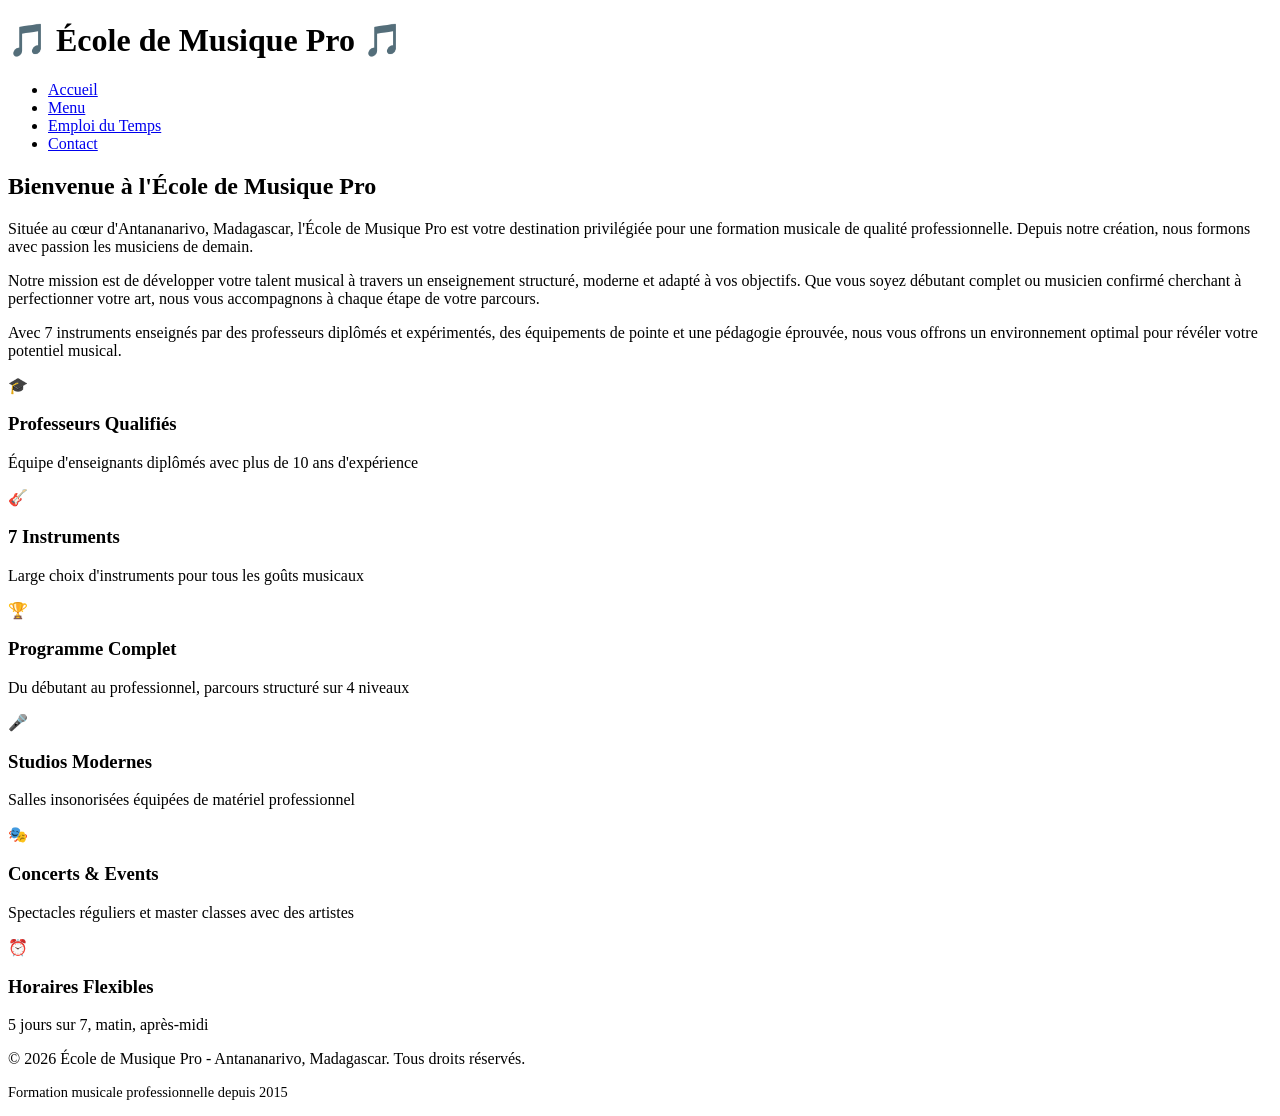
==== index.html @ c0dcdd30 "Rename projet/Index.html to index.html" ====
<!DOCTYPE html>
<html lang="fr">
  <head>
    <meta charset="UTF-8">
    <meta name="viewport" content="width=device-width, initial-scale=1.0">
    <title>École de Musique Pro - Formation Musicale Professionnelle</title>
    <link rel="stylesheet" href="Style.css">
</head>
    <body>
    <header>
        <h1>🎵 École de Musique Pro 🎵</h1>
    </header>

    <nav>
        <ul>
            <li><a href="/Index.html">Accueil</a></li>
            <li><a href="/Menu/Menu.html">Menu</a></li>
            <li><a href="/emploi-du-temps/emploi-du-temps.html">Emploi du Temps</a></li>
            <li><a href="/Contact/Contact.html">Contact</a></li>
        </ul>
    </nav>

    <div class="container">
 
        <section id="accueil">
            <h2>Bienvenue à l'École de Musique Pro</h2>
            <div class="intro-text">
                <p>
                    Située au cœur d'<span class="highlight">Antananarivo, Madagascar</span>, l'École de Musique Pro est votre destination privilégiée pour une formation musicale de qualité professionnelle. Depuis notre création, nous formons avec passion les musiciens de demain.
                </p>
                <p>
                    Notre mission est de <span class="highlight">développer votre talent musical</span> à travers un enseignement structuré, moderne et adapté à vos objectifs. Que vous soyez débutant complet ou musicien confirmé cherchant à perfectionner votre art, nous vous accompagnons à chaque étape de votre parcours.
                </p>
                <p>
                    Avec <span class="highlight">7 instruments enseignés</span> par des professeurs diplômés et expérimentés, des équipements de pointe et une pédagogie éprouvée, nous vous offrons un environnement optimal pour révéler votre potentiel musical.
                </p>
            </div>

            <div class="features-grid">
                <div class="feature-card">
                    <div class="feature-icon">🎓</div>
                    <h3>Professeurs Qualifiés</h3>
                    <p>Équipe d'enseignants diplômés avec plus de 10 ans d'expérience</p>
                </div>
                <div class="feature-card">
                    <div class="feature-icon">🎸</div>
                    <h3>7 Instruments</h3>
                    <p>Large choix d'instruments pour tous les goûts musicaux</p>
                </div>
                <div class="feature-card">
                    <div class="feature-icon">🏆</div>
                    <h3>Programme Complet</h3>
                    <p>Du débutant au professionnel, parcours structuré sur 4 niveaux</p>
                </div>
                <div class="feature-card">
                    <div class="feature-icon">🎤</div>
                    <h3>Studios Modernes</h3>
                    <p>Salles insonorisées équipées de matériel professionnel</p>
                </div>
                <div class="feature-card">
                    <div class="feature-icon">🎭</div>
                    <h3>Concerts & Events</h3>
                    <p>Spectacles réguliers et master classes avec des artistes</p>
                </div>
                <div class="feature-card">
                    <div class="feature-icon">⏰</div>
                    <h3>Horaires Flexibles</h3>
                    <p>5 jours sur 7, matin, après-midi</p>
                </div>
            </div>
        </section>
    </div>
 </body>
</html>
        
     <footer>
        <p>&copy; 2026 École de Musique Pro - Antananarivo, Madagascar. Tous droits réservés.</p>
        <p style="margin-top: 0.5rem; font-size: 0.9rem;">Formation musicale professionnelle depuis 2015</p>
     </footer>
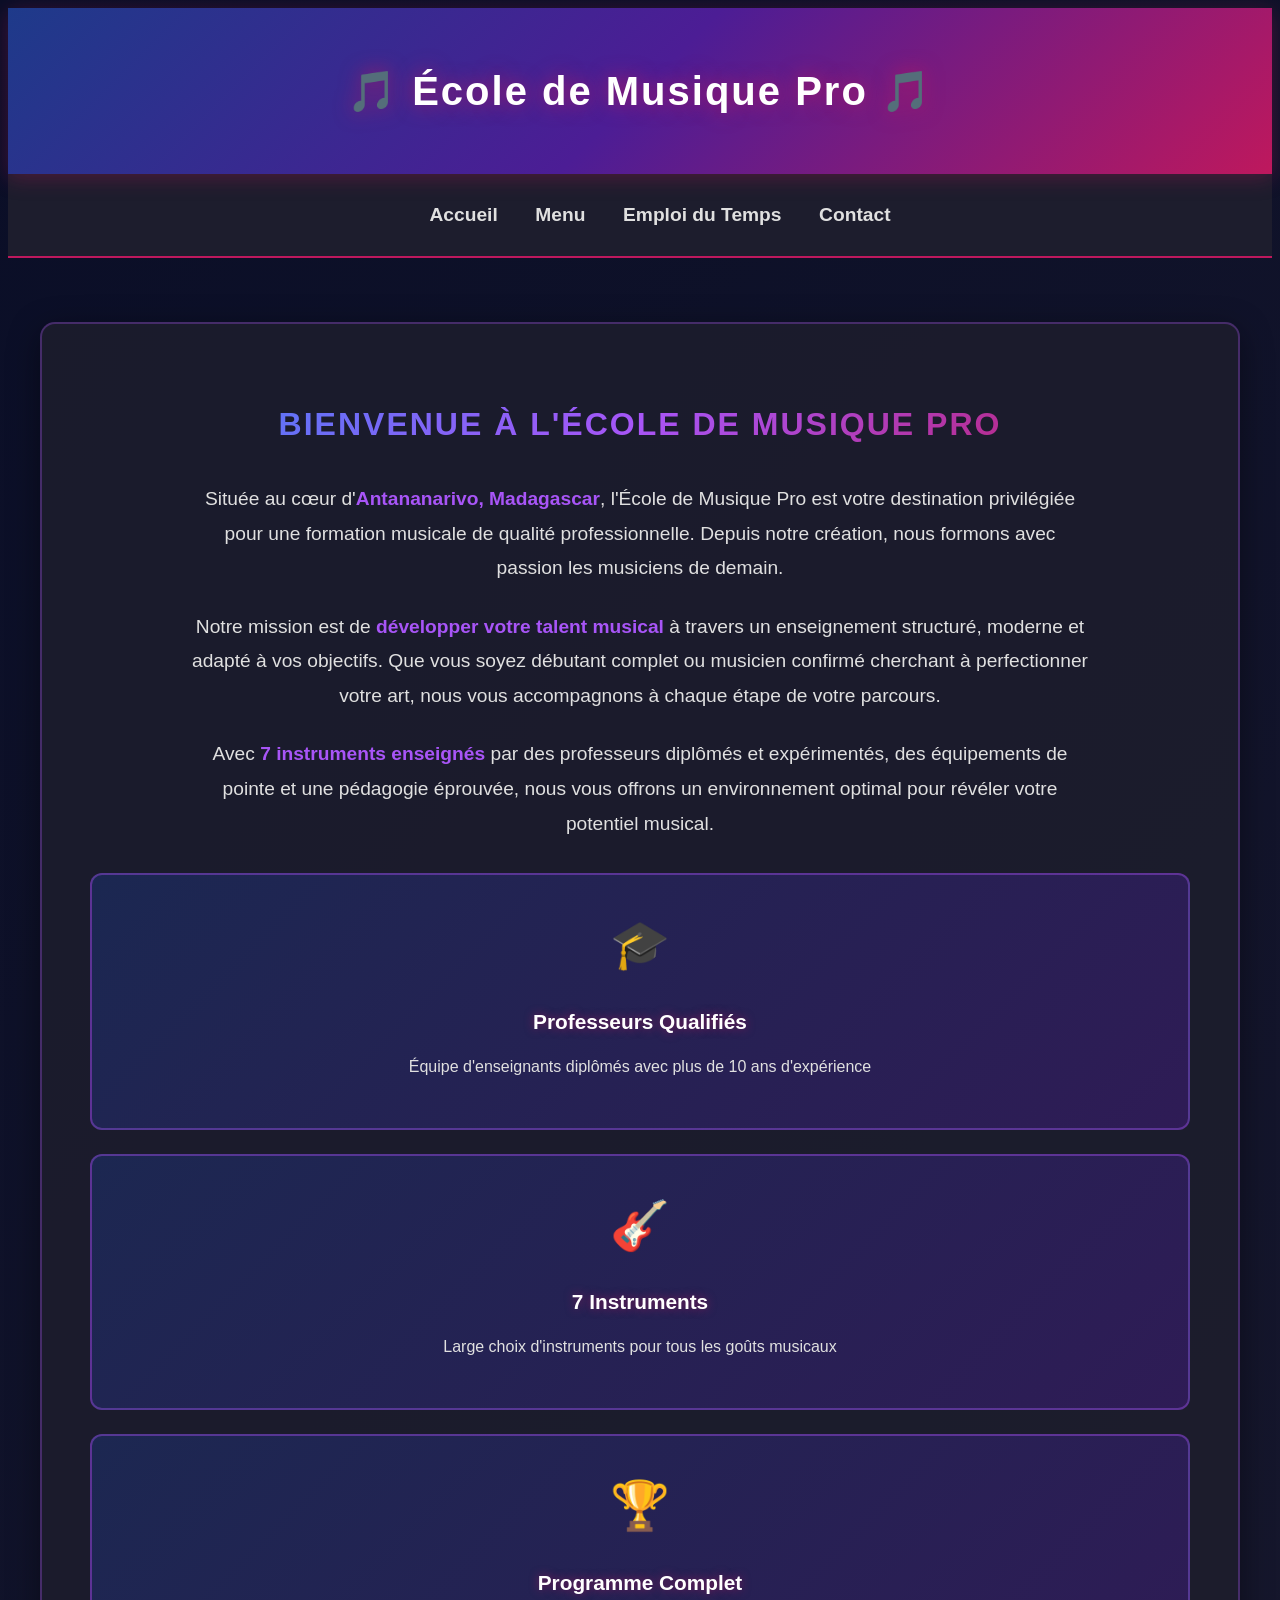
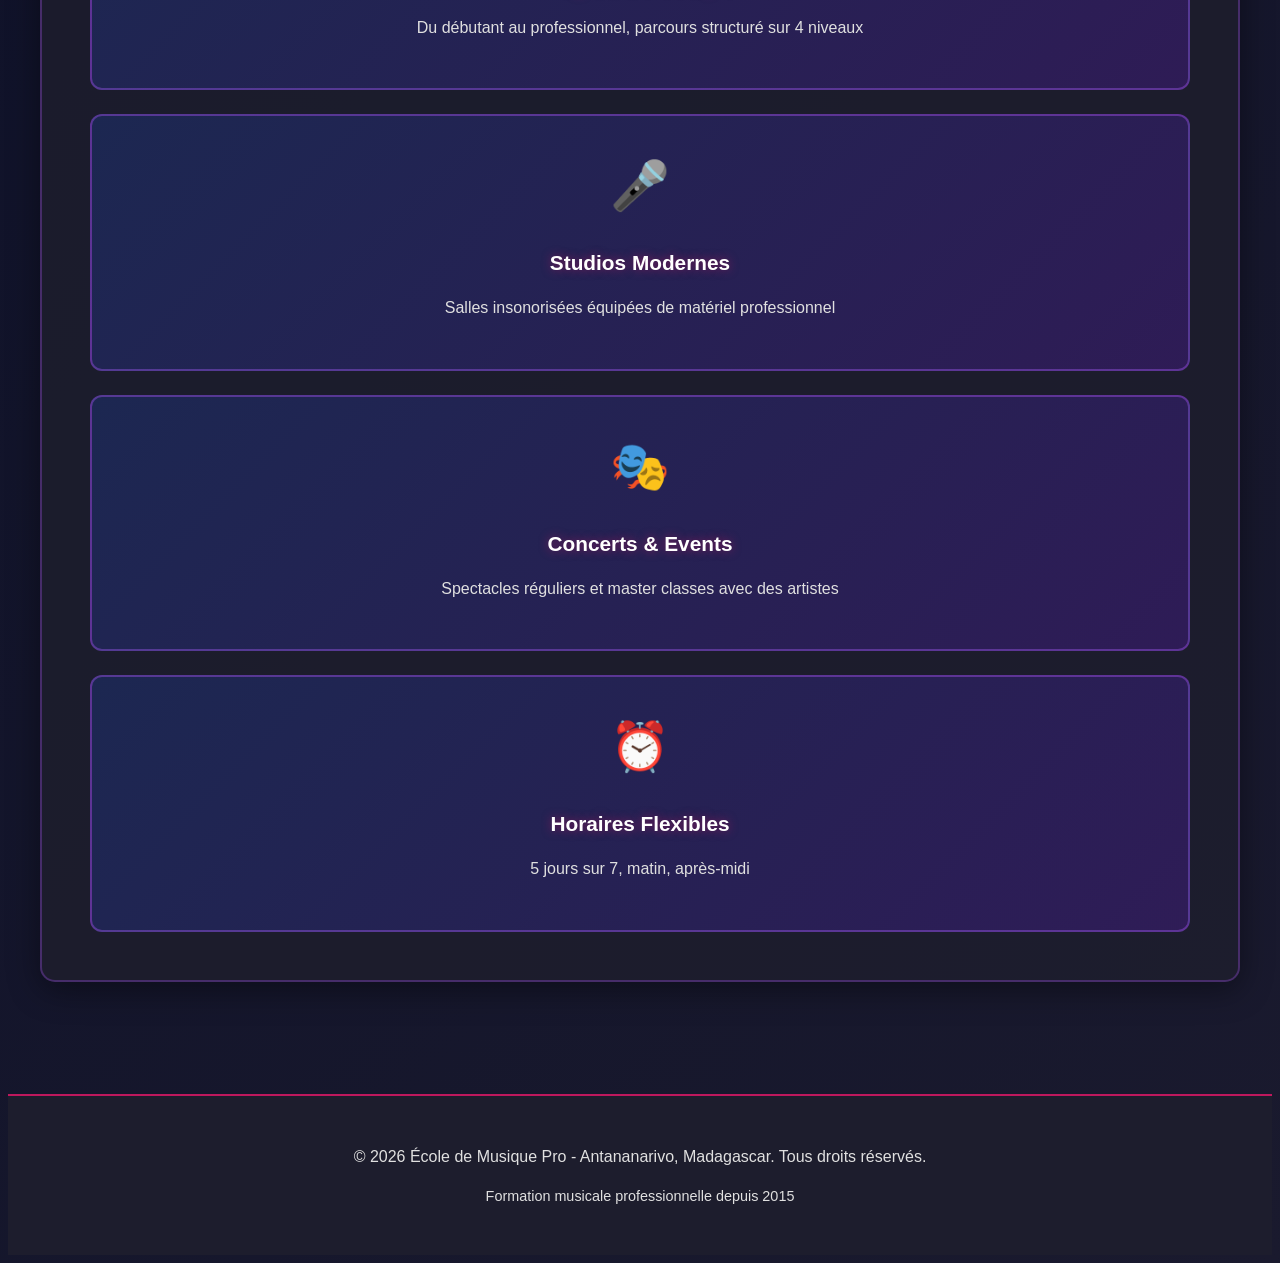
==== commit 43f5a69d: "Update stylesheet path and navigation links" ====
--- a/index.html
+++ b/index.html
@@ -4,7 +4,7 @@
     <meta charset="UTF-8">
     <meta name="viewport" content="width=device-width, initial-scale=1.0">
     <title>École de Musique Pro - Formation Musicale Professionnelle</title>
-    <link rel="stylesheet" href="Style.css">
+    <link rel="stylesheet" href="projet/Style.css">
 </head>
     <body>
     <header>
@@ -13,10 +13,10 @@
 
     <nav>
         <ul>
-            <li><a href="/Index.html">Accueil</a></li>
-            <li><a href="/Menu/Menu.html">Menu</a></li>
-            <li><a href="/emploi-du-temps/emploi-du-temps.html">Emploi du Temps</a></li>
-            <li><a href="/Contact/Contact.html">Contact</a></li>
+            <li><a href="/index.html">Accueil</a></li>
+            <li><a href="/projet/Menu/Menu.html">Menu</a></li>
+            <li><a href="/projet/emploi-du-temps/emploi-du-temps.html">Emploi du Temps</a></li>
+            <li><a href="/projet/Contact/Contact.html">Contact</a></li>
         </ul>
     </nav>
 
--- a/projet/Style.css
+++ b/projet/Style.css
@@ -0,0 +1,461 @@
+       {
+           margin: 0;
+           padding: 0;
+           box-sizing: border-box;
+       }
+
+       body {
+           font-family: 'Segoe UI', Tahoma, Geneva, Verdana, sans-serif;
+           background: linear-gradient(135deg, #0a0e27 0%, #1a1a2e 100%);
+           color: #e0e0e0;
+           line-height: 1.6;
+           min-height: 100vh;
+       }
+
+       header {
+           background: linear-gradient(135deg, #1e3a8a 0%, #4c1d95 50%, #be185d 100%);
+           padding: 1.5rem 1rem;
+           box-shadow: 0 4px 20px rgba(190, 24, 93, 0.3);
+           position: sticky;
+           top: 0;
+           z-index: 1000;
+       }
+
+       header h1 {
+           text-align: center;
+           font-size: clamp(1.5rem, 5vw, 2.5rem);
+           color: #fff;
+           text-shadow: 0 0 20px rgba(190, 24, 93, 0.8);
+           letter-spacing: 2px;
+       }
+
+       nav {
+           background: rgba(30, 30, 46, 0.95);
+           padding: 1rem;
+           border-bottom: 2px solid #be185d;
+       }
+
+       nav ul {
+           list-style: none;
+           display: flex;
+           justify-content: center;
+           gap: 1rem;
+           flex-wrap: wrap;
+           max-width: 1200px;
+           margin: 0 auto;
+       }
+
+       nav a {
+           color: #e0e0e0;
+           text-decoration: none;
+           font-size: clamp(0.9rem, 2vw, 1.2rem);
+           font-weight: 600;
+           padding: 0.6rem 1.2rem;
+           border-radius: 8px;
+           transition: all 0.3s ease;
+           border: 2px solid transparent;
+           display: block;
+       }
+
+       nav a:hover {
+           background: linear-gradient(135deg, #3b82f6, #a855f7);
+           border-color: #be185d;
+           transform: translateY(-2px);
+           box-shadow: 0 4px 15px rgba(168, 85, 247, 0.4);
+       }
+
+       .container {
+           max-width: 1200px;
+           margin: 0 auto;
+           padding: 2rem 1rem;
+       }
+       
+
+       section {
+           background: rgba(30, 30, 46, 0.8);
+           margin: 2rem 0;
+           padding: clamp(1.5rem, 4vw, 3rem);
+           border-radius: 15px;
+           border: 2px solid rgba(168, 85, 247, 0.3);
+           box-shadow: 0 8px 32px rgba(0, 0, 0, 0.4);
+           display: none;
+       }
+
+       section:target {
+           display: block;
+       }
+
+       #accueil {
+           display: block;
+       }
+
+       section:target ~ #accueil {
+           display: none;
+       }
+
+       h2 {
+           color: #e0e0e0;
+           font-size: clamp(1.5rem, 4vw, 2rem);
+           margin-bottom: 2rem;
+           text-align: center;
+           text-transform: uppercase;
+           letter-spacing: 2px;
+           background: linear-gradient(135deg, #3b82f6, #a855f7, #be185d);
+           -webkit-background-clip: text;
+           -webkit-text-fill-color: transparent;
+           background-clip: text;
+       }
+
+       h3 {
+           color: #fff;
+           font-size: clamp(1.2rem, 3vw, 1.5rem);
+           margin-bottom: 1rem;
+           text-shadow: 0 0 10px rgba(190, 24, 93, 0.6);
+       }
+
+       .intro-text {
+           text-align: center;
+           font-size: clamp(1rem, 2.5vw, 1.2rem);
+           line-height: 1.8;
+           max-width: 900px;
+           margin: 0 auto 2rem;
+           color: #e0e0e0;
+       }
+
+       .intro-text p {
+           margin-bottom: 1.5rem;
+       }
+
+       .highlight {
+           color: #a855f7;
+           font-weight: 600;
+       }
+
+       .features-grid {
+           display: grid;
+           grid-template-columns: repeat(auto-fit, minmax(250px, 1fr));
+           gap: 1.5rem;
+           margin-top: 2rem;
+       }
+
+       .feature-card {
+           background: linear-gradient(135deg, rgba(30, 58, 138, 0.4), rgba(76, 29, 149, 0.4));
+           padding: 2rem;
+           border-radius: 12px;
+           border: 2px solid rgba(168, 85, 247, 0.4);
+           text-align: center;
+           transition: all 0.3s ease;
+       }
+
+       .feature-card:hover {
+           transform: translateY(-5px);
+           box-shadow: 0 8px 25px rgba(168, 85, 247, 0.5);
+           border-color: #be185d;
+       }
+
+       .feature-icon {
+           font-size: clamp(2.5rem, 5vw, 3rem);
+           margin-bottom: 1rem;
+       }
+
+       .feature-card h3 {
+           font-size: clamp(1.1rem, 2.5vw, 1.3rem);
+           margin-bottom: 0.8rem;
+       }
+
+       .feature-card p {
+           font-size: clamp(0.9rem, 2vw, 1rem);
+           color: #e0e0e0;
+       }
+
+       .instruments-grid {
+           display: grid;
+           grid-template-columns: repeat(auto-fit, minmax(300px, 1fr));
+           gap: 2rem;
+           margin-top: 2rem;
+       }
+
+       .instrument-card {
+           background: linear-gradient(135deg, rgba(30, 58, 138, 0.5), rgba(76, 29, 149, 0.5));
+           padding: 2rem;
+           border-radius: 12px;
+           border: 2px solid rgba(168, 85, 247, 0.4);
+           transition: all 0.3s ease;
+       }
+
+       .instrument-card:hover {
+           transform: translateY(-8px);
+           box-shadow: 0 12px 40px rgba(168, 85, 247, 0.5);
+           border-color: #be185d;
+       }
+
+       .instrument-icon {
+           font-size: clamp(2.5rem, 5vw, 3.5rem);
+           margin-bottom: 1rem;
+           text-align: center;
+       }
+
+       .instrument-card h3 {
+           text-align: center;
+           margin-bottom: 1.5rem;
+       }
+
+       .program-section {
+           margin-top: 1.5rem;
+       }
+
+       .program-section h4 {
+           color: #3b82f6;
+           font-size: clamp(1rem, 2.5vw, 1.2rem);
+           margin-bottom: 0.8rem;
+           border-left: 4px solid #be185d;
+           padding-left: 1rem;
+       }
+
+       .program-section ul {
+           list-style: none;
+           padding-left: 1rem;
+       }
+
+       .program-section li {
+           padding: 0.5rem 0;
+           font-size: clamp(0.9rem, 2vw, 1rem);
+           color: #e0e0e0;
+       }
+
+       .program-section li:before {
+           content: "▸ ";
+           color: #a855f7;
+           font-weight: bold;
+           margin-right: 0.5rem;
+       }
+
+       .level-badge {
+           display: inline-block;
+           background: linear-gradient(135deg, #3b82f6, #a855f7);
+           color: #fff;
+           padding: 0.3rem 0.8rem;
+           border-radius: 20px;
+           font-size: clamp(0.75rem, 1.8vw, 0.9rem);
+           margin: 0.3rem;
+           font-weight: 600;
+       }
+
+       .schedule-wrapper {
+           overflow-x: auto;
+           margin-top: 2rem;
+       }
+
+       .schedule-table {
+           width: 100%;
+           min-width: 700px;
+           border-collapse: collapse;
+       }
+
+       .schedule-table th {
+           background: linear-gradient(135deg, #1e3a8a, #4c1d95);
+           color: #fff;
+           padding: 1rem;
+           text-align: left;
+           font-weight: 600;
+           text-transform: uppercase;
+           letter-spacing: 1px;
+           font-size: clamp(0.85rem, 2vw, 1rem);
+       }
+
+       .schedule-table td {
+           background: rgba(30, 30, 46, 0.6);
+           padding: 1rem;
+           border-bottom: 1px solid rgba(168, 85, 247, 0.2);
+           font-size: clamp(0.85rem, 2vw, 0.95rem);
+           vertical-align: top;
+       }
+
+       .schedule-table tr:hover td {
+           background: rgba(76, 29, 149, 0.3);
+           transition: all 0.3s ease;
+       }
+
+       .schedule-table strong {
+           color: #a855f7;
+       }
+
+       .activity-list {
+           list-style: none;
+           padding: 0;
+       }
+
+       .activity-list li {
+           padding: 0.3rem 0;
+           font-size: clamp(0.85rem, 2vw, 0.95rem);
+       }
+
+       .activity-list li:before {
+           content: "• ";
+           color: #be185d;
+           font-weight: bold;
+           margin-right: 0.5rem;
+       }
+
+       .contact-grid {
+           display: grid;
+           grid-template-columns: repeat(auto-fit, minmax(280px, 1fr));
+           gap: 2rem;
+           margin-top: 2rem;
+       }
+
+       .contact-card {
+           background: linear-gradient(135deg, rgba(30, 58, 138, 0.4), rgba(190, 24, 93, 0.4));
+           padding: 2.5rem 2rem;
+           border-radius: 12px;
+           border: 2px solid rgba(168, 85, 247, 0.4);
+           text-align: center;
+           transition: all 0.3s ease;
+       }
+
+       .contact-card:hover {
+           transform: scale(1.05);
+           box-shadow: 0 12px 40px rgba(190, 24, 93, 0.5);
+       }
+
+       .contact-icon {
+           font-size: clamp(2.5rem, 5vw, 3rem);
+           margin-bottom: 1rem;
+           color: #be185d;
+       }
+
+       .contact-card h3 {
+           font-size: clamp(1.1rem, 2.5vw, 1.4rem);
+           margin-bottom: 1rem;
+       }
+
+       .contact-card p {
+           color: #e0e0e0;
+           font-size: clamp(0.9rem, 2vw, 1.1rem);
+       }
+
+       .contact-card a {
+           color: #a855f7;
+           text-decoration: none;
+           transition: color 0.3s ease;
+           word-break: break-word;
+       }
+
+       .contact-card a:hover {
+           color: #be185d;
+       }
+
+       .btn-back {
+           display: inline-block;
+           background: linear-gradient(135deg, #1e3a8a, #be185d);
+           color: #fff;
+           padding: 0.8rem 2rem;
+           border-radius: 8px;
+           text-decoration: none;
+           font-weight: 600;
+           font-size: clamp(0.9rem, 2vw, 1.1rem);
+           margin-top: 2rem;
+           transition: all 0.3s ease;
+           border: 2px solid transparent;
+       }
+
+       .btn-back:hover {
+           transform: translateY(-2px);
+           box-shadow: 0 8px 20px rgba(190, 24, 93, 0.5);
+           border-color: #a855f7;
+       }
+
+       .btn-container {
+           text-align: center;
+           margin-top: 2rem;
+       }
+
+       footer {
+           background: rgba(30, 30, 46, 0.95);
+           text-align: center;
+           padding: 2rem 1rem;
+           margin-top: 3rem;
+           border-top: 2px solid #be185d;
+       }
+
+       footer p {
+           color: #e0e0e0;
+           font-size: clamp(0.8rem, 2vw, 1rem);
+       }
+
+       @media (max-width: 768px) {
+           .instruments-grid {
+               grid-template-columns: 1fr;
+           }
+
+           .contact-grid {
+               grid-template-columns: 1fr;
+           }
+
+           .features-grid {
+               grid-template-columns: 1fr;
+           }
+
+           nav ul {
+               gap: 0.5rem;
+           }
+
+           nav a {
+               padding: 0.5rem 0.8rem;
+           }
+       }
+
+       @media (max-width: 480px) {
+           .container {
+               padding: 1rem 0.5rem;
+           }
+
+           section {
+               padding: 1.5rem 1rem;
+           }
+
+           .schedule-wrapper {
+               margin-left: -1rem;
+               margin-right: -1rem;
+               padding: 0 1rem;
+           }
+       }
+       footer p {
+       color: #e0e0e0;
+       }
+       s-grid {
+               grid-template-columns: 1fr;
+           }
+
+           .contact-grid {
+               grid-template-columns: 1fr;
+           }
+
+           .features-grid {
+               grid-template-columns: 1fr;
+           }
+
+           nav ul {
+               gap: 0.5rem;
+           }
+
+           nav a {
+               padding: 0.5rem 0.8rem;
+           }
+       }
+
+       @media (max-width: 480px) {
+           .container {
+               padding: 1rem 0.5rem;
+           }
+
+           section {
+               padding: 1.5rem 1rem;
+           }
+
+           .schedule-wrapper {
+               margin-left: -1rem;
+               margin-right: -1rem;
+               padding: 0 1rem;
+           }
+       
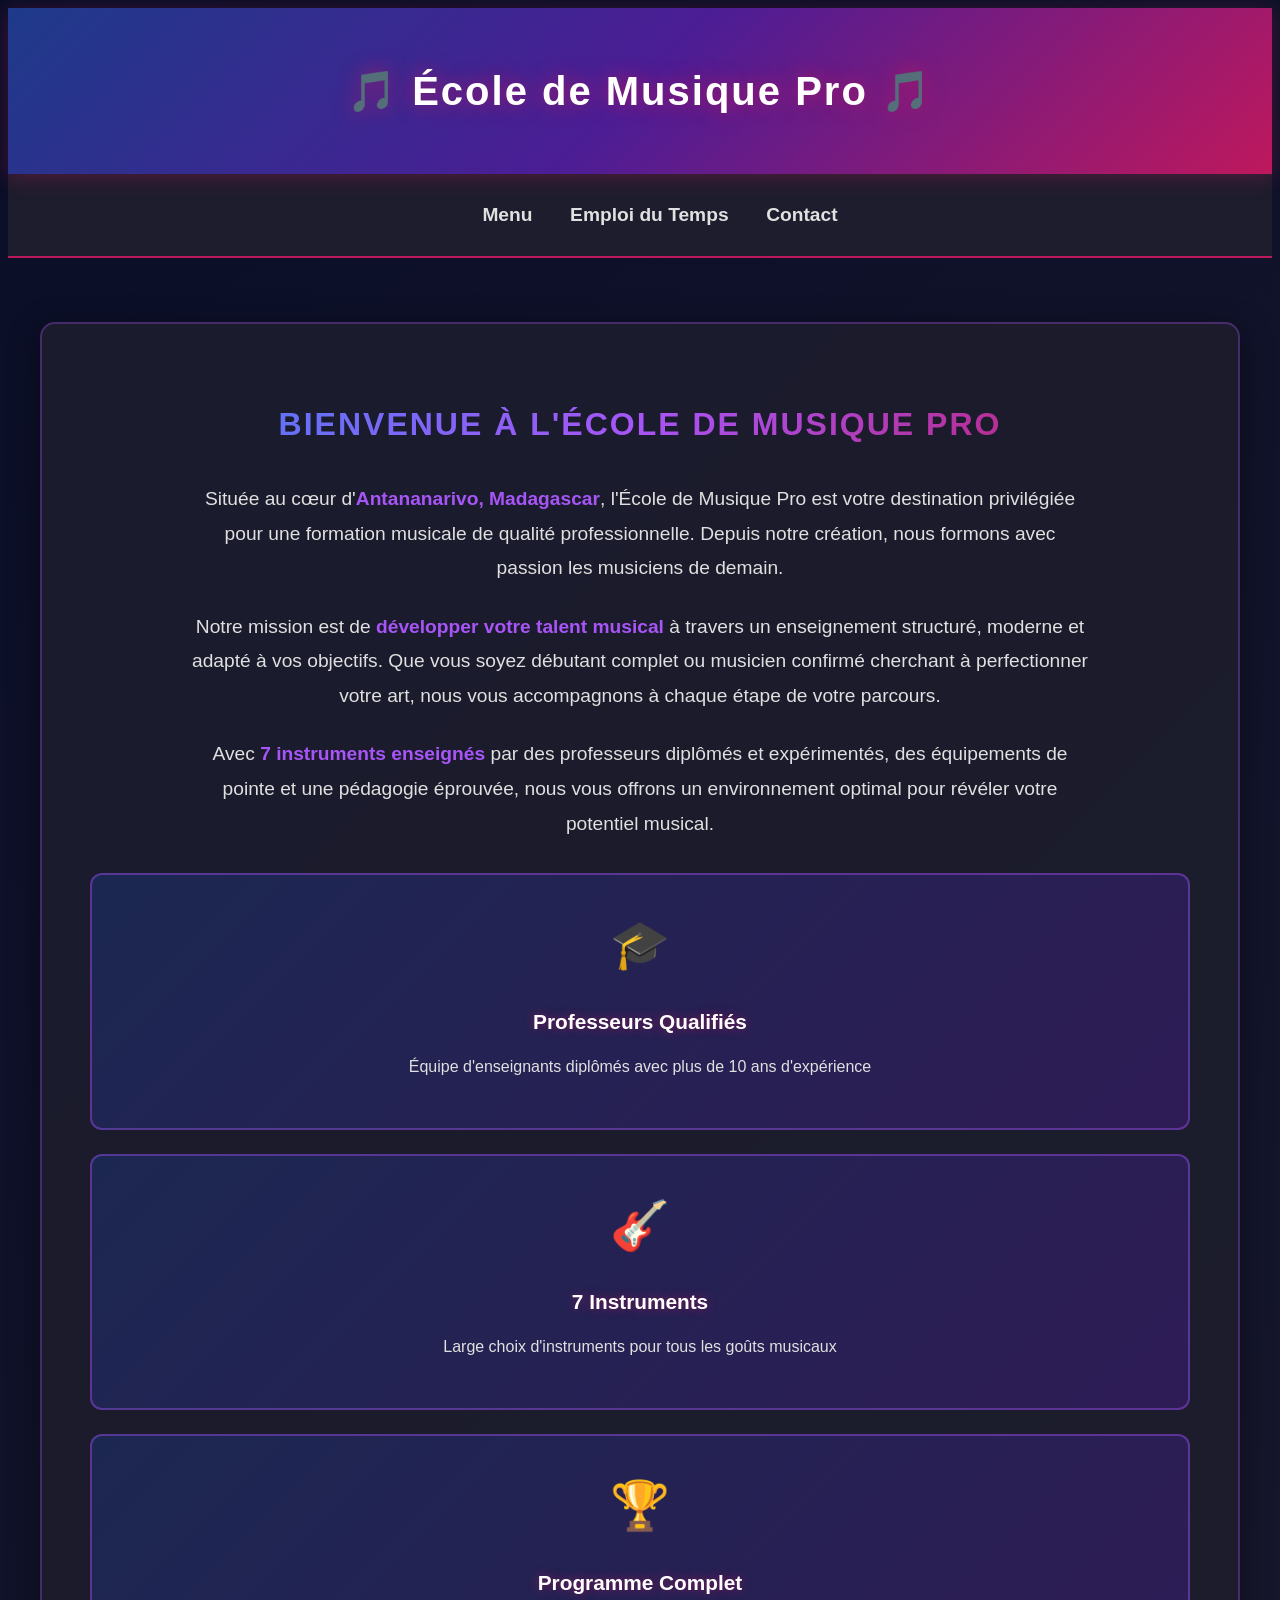
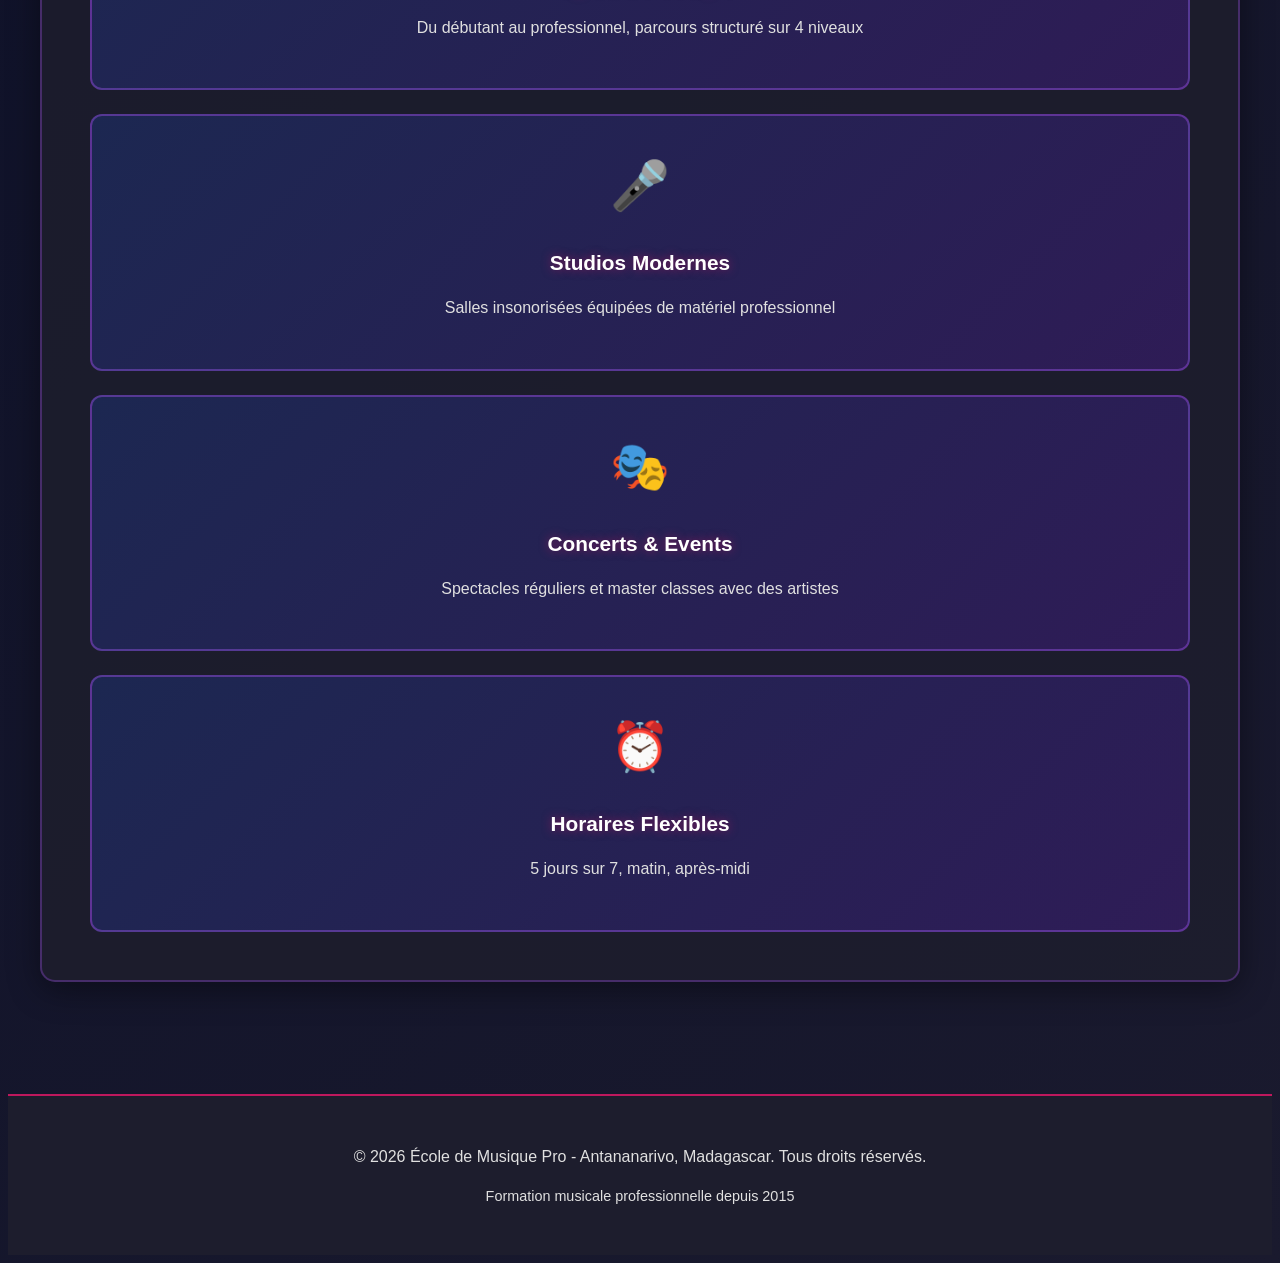
==== commit 92e6d1a3: "Remove Accueil link from navigation menu" ====
--- a/index.html
+++ b/index.html
@@ -13,10 +13,10 @@
 
     <nav>
         <ul>
-            <li><a href="/index.html">Accueil</a></li>
-            <li><a href="/projet/Menu/Menu.html">Menu</a></li>
-            <li><a href="/projet/emploi-du-temps/emploi-du-temps.html">Emploi du Temps</a></li>
-            <li><a href="/projet/Contact/Contact.html">Contact</a></li>
+  
+            <li><a href="/Projet-musical-/projet/Menu/Menu.html">Menu</a></li>
+            <li><a href="/Projet-musical-/projet/emploi-du-temps/emploi-du-temps.html">Emploi du Temps</a></li>
+            <li><a href="/Projet-musical-/projet/Contact/Contact.html">Contact</a></li>
         </ul>
     </nav>
 
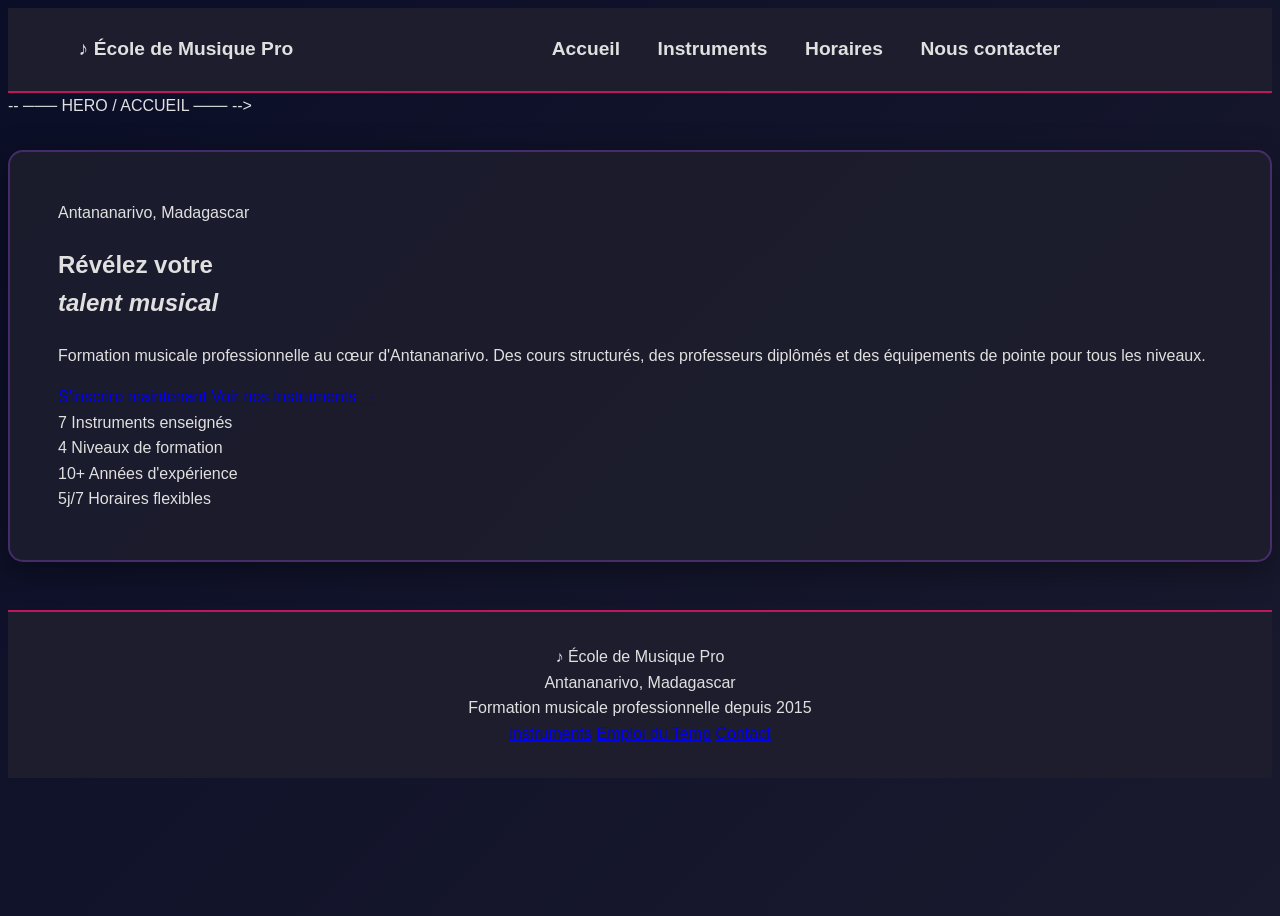
==== commit 3135ad02: "index.html" ====
--- a/index.html
+++ b/index.html
@@ -1,79 +1,105 @@
 <!DOCTYPE html>
 <html lang="fr">
-  <head>
-    <meta charset="UTF-8">
-    <meta name="viewport" content="width=device-width, initial-scale=1.0">
-    <title>École de Musique Pro - Formation Musicale Professionnelle</title>
+<head>
+  <meta charset="UTF-8"/>
+  <meta name="viewport" content="width=device-width, initial-scale=1.0"/>
+  <title>École de Musique Pro — Antananarivo</title>
     <link rel="stylesheet" href="projet/Style.css">
 </head>
     <body>
-    <header>
-        <h1>🎵 École de Musique Pro 🎵</h1>
-    </header>
-
+      
     <nav>
         <ul>
   
-            <li><a href="/Projet-musical-/projet/Menu/Menu.html">Menu</a></li>
-            <li><a href="/Projet-musical-/projet/emploi-du-temps/emploi-du-temps.html">Emploi du Temps</a></li>
-            <li><a href="/Projet-musical-/projet/Contact/Contact.html">Contact</a></li>
+             <a href="#accueil" class="nav-logo">♪ École de Musique Pro</a>
+  <ul class="nav-links">
+    <li><a href="#accueil">Accueil</a></li>
+    <li><a href="#instruments">Instruments</a></li>
+    <li><a href="#horaires">Horaires</a></li>
+    <li><a href="#contact" class="nav-cta">Nous contacter</a></li>
         </ul>
     </nav>
+-- ─── HERO / ACCUEIL ─── -->
+<section id="accueil">
+  <div class="hero-bg"></div>
+  <span class="hero-eyebrow">Antananarivo, Madagascar</span>
+  <h1 class="hero-title">Révélez votre<br><em>talent musical</em></h1>
+  <p class="hero-sub">Formation musicale professionnelle au cœur d'Antananarivo. Des cours structurés, des professeurs diplômés et des équipements de pointe pour tous les niveaux.</p>
+  <div class="hero-actions">
+    <a href="/Projet-musical-/projet/Contact/Contact.html" class="btn-gold">S'inscrire maintenant</a>
+    <a href="/Projet-musical-/projet/Menu/Menu.html" class="btn-ghost">Voir nos instruments →</a>
+  </div>
+  <div class="hero-stats">
+    <div>
+      <span class="hero-stat-num">7</span>
+      <span class="hero-stat-label">Instruments enseignés</span>
+    </div>
+    <div>
+      <span class="hero-stat-num">4</span>
+      <span class="hero-stat-label">Niveaux de formation</span>
+    </div>
+    <div>
+      <span class="hero-stat-num">10+</span>
+      <span class="hero-stat-label">Années d'expérience</span>
+    </div>
+    <div>
+      <span class="hero-stat-num">5j/7</span>
+      <span class="hero-stat-label">Horaires flexibles</span>
+    </div>
+  </div>
+</section>
 
-    <div class="container">
- 
-        <section id="accueil">
-            <h2>Bienvenue à l'École de Musique Pro</h2>
-            <div class="intro-text">
-                <p>
-                    Située au cœur d'<span class="highlight">Antananarivo, Madagascar</span>, l'École de Musique Pro est votre destination privilégiée pour une formation musicale de qualité professionnelle. Depuis notre création, nous formons avec passion les musiciens de demain.
-                </p>
-                <p>
-                    Notre mission est de <span class="highlight">développer votre talent musical</span> à travers un enseignement structuré, moderne et adapté à vos objectifs. Que vous soyez débutant complet ou musicien confirmé cherchant à perfectionner votre art, nous vous accompagnons à chaque étape de votre parcours.
-                </p>
-                <p>
-                    Avec <span class="highlight">7 instruments enseignés</span> par des professeurs diplômés et expérimentés, des équipements de pointe et une pédagogie éprouvée, nous vous offrons un environnement optimal pour révéler votre potentiel musical.
-                </p>
-            </div>
+<!-- ─── POINTS FORTS ─── -->
+<section class="section section-dark">
+  <span class="section-tag">Pourquoi nous choisir</span>
+  <h2 class="section-title">Une école d'exception</h2>
+  <p class="section-sub">Depuis 2015, nous formons avec passion les musiciens de demain grâce à une pédagogie moderne et un environnement optimal.</p>
+  <div class="features-grid">
+    <div class="feature-card">
+      <div class="feature-icon">🎓</div>
+      <h3>Professeurs qualifiés</h3>
+      <p>Équipe d'enseignants diplômés avec plus de 10 ans d'expérience dans l'enseignement musical.</p>
+    </div>
+    <div class="feature-card">
+      <div class="feature-icon">🎸</div>
+      <h3>7 instruments</h3>
+      <p>Un large choix d'instruments pour tous les goûts musicaux, du classique au moderne.</p>
+    </div>
+    <div class="feature-card">
+      <div class="feature-icon">🏆</div>
+      <h3>Programme complet</h3>
+      <p>Du débutant au professionnel — un parcours structuré sur 4 niveaux progressifs.</p>
+    </div>
+    <div class="feature-card">
+      <div class="feature-icon">🎤</div>
+      <h3>Studios modernes</h3>
+      <p>Salles insonorisées équipées de matériel professionnel pour un apprentissage optimal.</p>
+    </div>
+    <div class="feature-card">
+      <div class="feature-icon">🎭</div>
+      <h3>Concerts & événements</h3>
+      <p>Spectacles réguliers et master classes avec des artistes reconnus.</p>
+    </div>
+    <div class="feature-card">
+      <div class="feature-icon">⏰</div>
+      <h3>Horaires flexibles</h3>
+      <p>Cours disponibles 5 jours sur 7, le matin et l'après-midi selon votre emploi du temps.</p>
+    </div>
+  </div>
+</section>
+<!-- ─── FOOTER ─── -->
+<footer>
+  <div class="footer-brand">♪ École de Musique Pro</div>
+  <div class="footer-text">
+    Antananarivo, Madagascar<br>
+    Formation musicale professionnelle depuis 2015
+  </div>
+  <div class="footer-links">
+    <a href="/Projet-musical-/projet/Menu/Menu.html">instruments</a>
+    <a href="/Projet-musical-/projet/emploi-du-temps/emploi-du-temps.html">Emploi du Temp</a>
+    <a href="/Projet-musical-/projet/Contact/Contact.html">Contact</a>
+  </div>
+</footer>
 
-            <div class="features-grid">
-                <div class="feature-card">
-                    <div class="feature-icon">🎓</div>
-                    <h3>Professeurs Qualifiés</h3>
-                    <p>Équipe d'enseignants diplômés avec plus de 10 ans d'expérience</p>
-                </div>
-                <div class="feature-card">
-                    <div class="feature-icon">🎸</div>
-                    <h3>7 Instruments</h3>
-                    <p>Large choix d'instruments pour tous les goûts musicaux</p>
-                </div>
-                <div class="feature-card">
-                    <div class="feature-icon">🏆</div>
-                    <h3>Programme Complet</h3>
-                    <p>Du débutant au professionnel, parcours structuré sur 4 niveaux</p>
-                </div>
-                <div class="feature-card">
-                    <div class="feature-icon">🎤</div>
-                    <h3>Studios Modernes</h3>
-                    <p>Salles insonorisées équipées de matériel professionnel</p>
-                </div>
-                <div class="feature-card">
-                    <div class="feature-icon">🎭</div>
-                    <h3>Concerts & Events</h3>
-                    <p>Spectacles réguliers et master classes avec des artistes</p>
-                </div>
-                <div class="feature-card">
-                    <div class="feature-icon">⏰</div>
-                    <h3>Horaires Flexibles</h3>
-                    <p>5 jours sur 7, matin, après-midi</p>
-                </div>
-            </div>
-        </section>
-    </div>
- </body>
-</html>
-        
-     <footer>
-        <p>&copy; 2026 École de Musique Pro - Antananarivo, Madagascar. Tous droits réservés.</p>
-        <p style="margin-top: 0.5rem; font-size: 0.9rem;">Formation musicale professionnelle depuis 2015</p>
-     </footer>
+</body>
+</html>
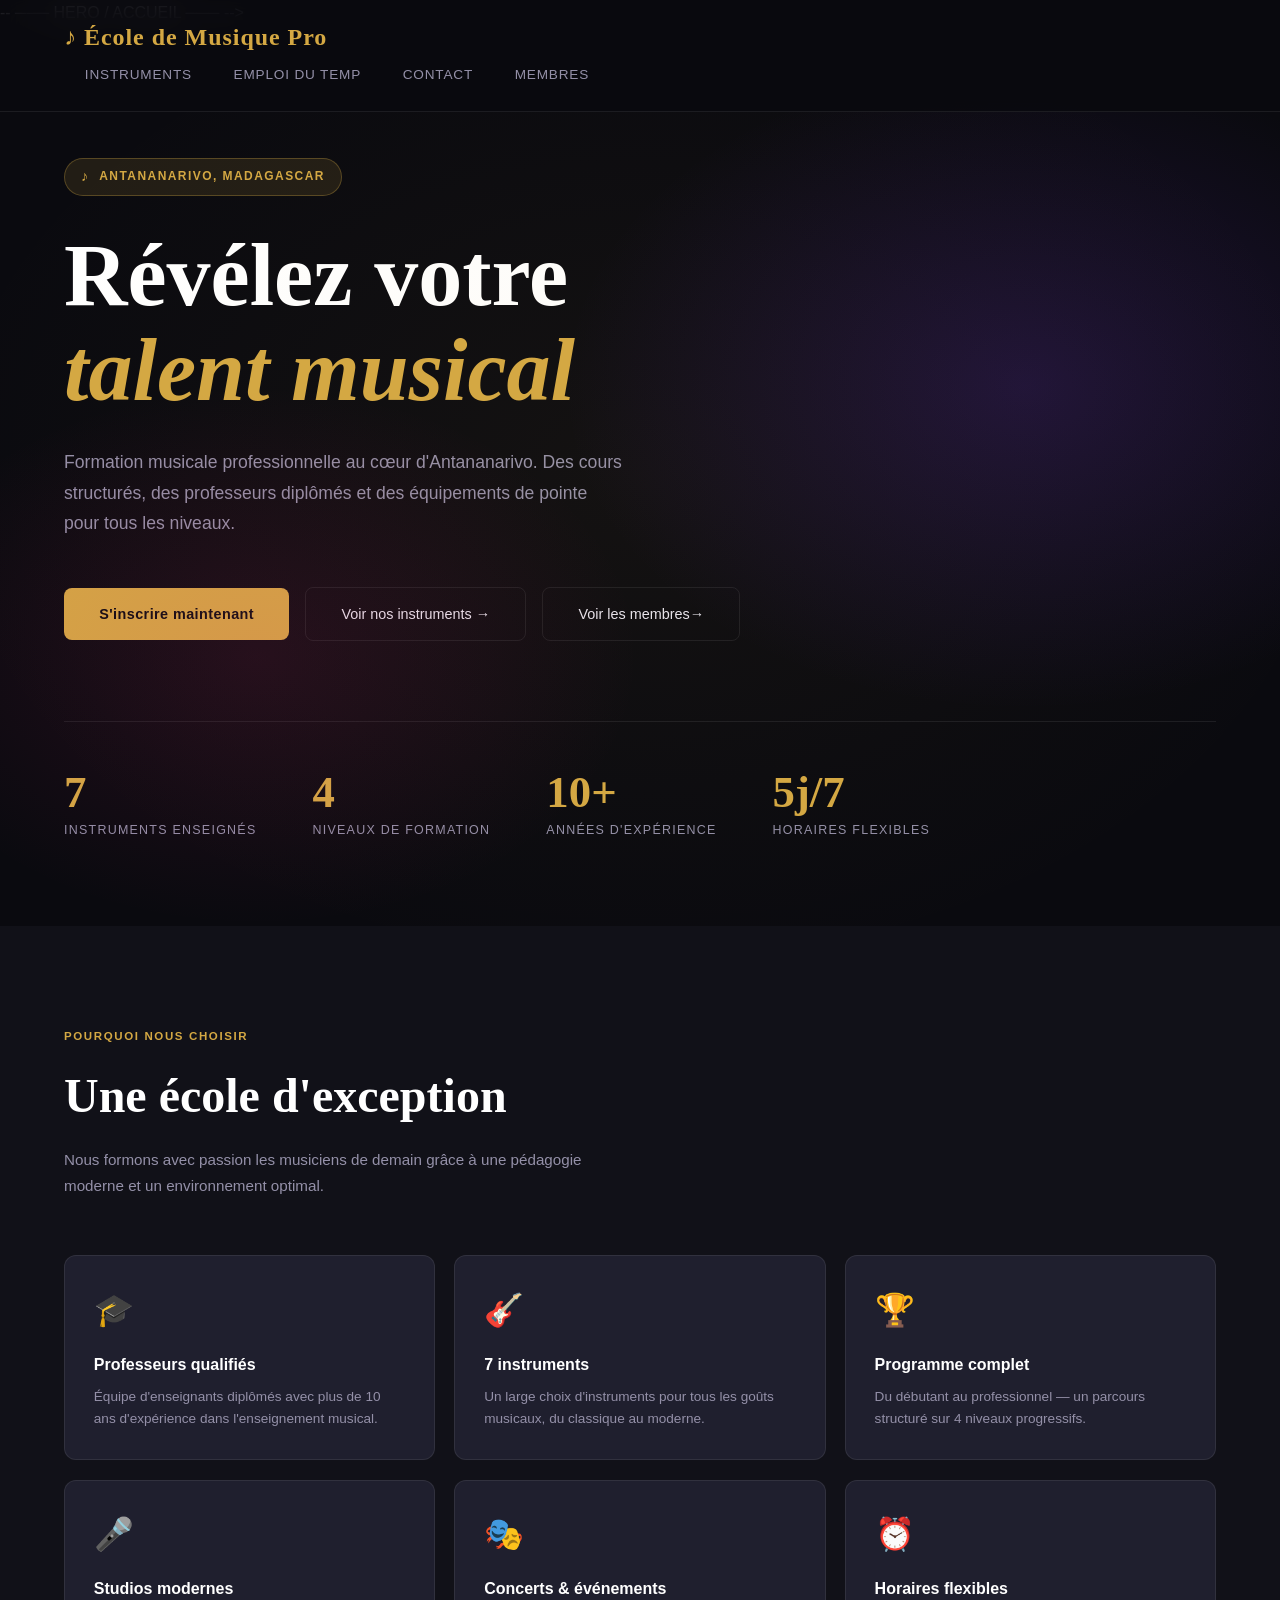
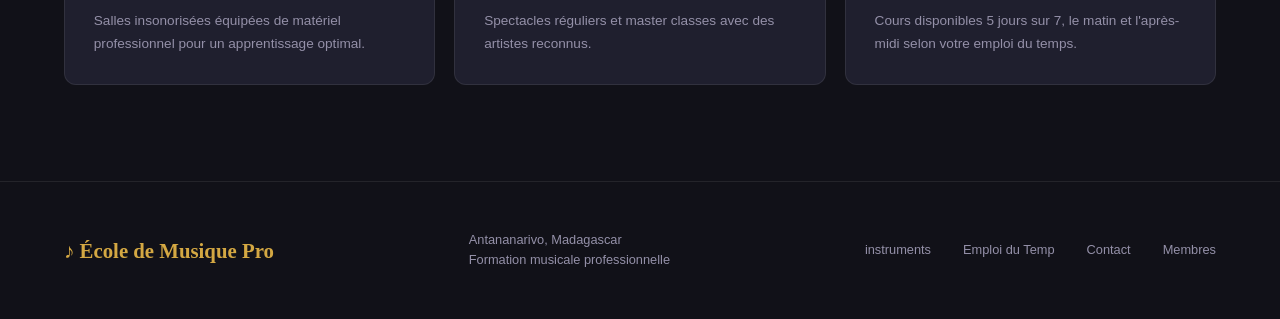
==== commit 60e16739: "index.html" ====
--- a/index.html
+++ b/index.html
@@ -13,11 +13,12 @@
   
              <a href="#accueil" class="nav-logo">♪ École de Musique Pro</a>
   <ul class="nav-links">
-    <li><a href="#accueil">Accueil</a></li>
-    <li><a href="#instruments">Instruments</a></li>
-    <li><a href="#horaires">Horaires</a></li>
-    <li><a href="#contact" class="nav-cta">Nous contacter</a></li>
-        </ul>
+    <li></li><a href="/Projet-musical-/projet/Menu/Menu.html">instruments</a></li>
+    <li></li><a href="/Projet-musical-/projet/emploi-du-temps/emploi-du-temps.html">Emploi du Temp</a></li>
+    <li></li><a href="/Projet-musical-/projet/Contact/Contact.html">Contact</a></li>
+    <li></li><a href="/Projet-musical-/projet/Membres/Membres.html">Membres</a></li>
+    
+  </ul>
     </nav>
 -- ─── HERO / ACCUEIL ─── -->
 <section id="accueil">
@@ -28,6 +29,7 @@
   <div class="hero-actions">
     <a href="/Projet-musical-/projet/Contact/Contact.html" class="btn-gold">S'inscrire maintenant</a>
     <a href="/Projet-musical-/projet/Menu/Menu.html" class="btn-ghost">Voir nos instruments →</a>
+        <a href="/Projet-musical-/projet/Menu/Menu.html" class="btn-ghost">Voir les membres→</a>
   </div>
   <div class="hero-stats">
     <div>
@@ -53,7 +55,7 @@
 <section class="section section-dark">
   <span class="section-tag">Pourquoi nous choisir</span>
   <h2 class="section-title">Une école d'exception</h2>
-  <p class="section-sub">Depuis 2015, nous formons avec passion les musiciens de demain grâce à une pédagogie moderne et un environnement optimal.</p>
+  <p class="section-sub">Nous formons avec passion les musiciens de demain grâce à une pédagogie moderne et un environnement optimal.</p>
   <div class="features-grid">
     <div class="feature-card">
       <div class="feature-icon">🎓</div>
@@ -92,12 +94,14 @@
   <div class="footer-brand">♪ École de Musique Pro</div>
   <div class="footer-text">
     Antananarivo, Madagascar<br>
-    Formation musicale professionnelle depuis 2015
+    Formation musicale professionnelle
   </div>
   <div class="footer-links">
     <a href="/Projet-musical-/projet/Menu/Menu.html">instruments</a>
     <a href="/Projet-musical-/projet/emploi-du-temps/emploi-du-temps.html">Emploi du Temp</a>
     <a href="/Projet-musical-/projet/Contact/Contact.html">Contact</a>
+        <a href="/Projet-musical-/projet/Membres/Membres.html">Membres</a>
+    
   </div>
 </footer>
 
--- a/projet/Style.css
+++ b/projet/Style.css
@@ -1,461 +1,653 @@
-       {
-           margin: 0;
-           padding: 0;
-           box-sizing: border-box;
-       }
-
-       body {
-           font-family: 'Segoe UI', Tahoma, Geneva, Verdana, sans-serif;
-           background: linear-gradient(135deg, #0a0e27 0%, #1a1a2e 100%);
-           color: #e0e0e0;
-           line-height: 1.6;
-           min-height: 100vh;
-       }
-
-       header {
-           background: linear-gradient(135deg, #1e3a8a 0%, #4c1d95 50%, #be185d 100%);
-           padding: 1.5rem 1rem;
-           box-shadow: 0 4px 20px rgba(190, 24, 93, 0.3);
-           position: sticky;
-           top: 0;
-           z-index: 1000;
-       }
-
-       header h1 {
-           text-align: center;
-           font-size: clamp(1.5rem, 5vw, 2.5rem);
-           color: #fff;
-           text-shadow: 0 0 20px rgba(190, 24, 93, 0.8);
-           letter-spacing: 2px;
-       }
-
-       nav {
-           background: rgba(30, 30, 46, 0.95);
-           padding: 1rem;
-           border-bottom: 2px solid #be185d;
-       }
-
-       nav ul {
-           list-style: none;
-           display: flex;
-           justify-content: center;
-           gap: 1rem;
-           flex-wrap: wrap;
-           max-width: 1200px;
-           margin: 0 auto;
-       }
-
-       nav a {
-           color: #e0e0e0;
-           text-decoration: none;
-           font-size: clamp(0.9rem, 2vw, 1.2rem);
-           font-weight: 600;
-           padding: 0.6rem 1.2rem;
-           border-radius: 8px;
-           transition: all 0.3s ease;
-           border: 2px solid transparent;
-           display: block;
-       }
-
-       nav a:hover {
-           background: linear-gradient(135deg, #3b82f6, #a855f7);
-           border-color: #be185d;
-           transform: translateY(-2px);
-           box-shadow: 0 4px 15px rgba(168, 85, 247, 0.4);
-       }
-
-       .container {
-           max-width: 1200px;
-           margin: 0 auto;
-           padding: 2rem 1rem;
-       }
-       
-
-       section {
-           background: rgba(30, 30, 46, 0.8);
-           margin: 2rem 0;
-           padding: clamp(1.5rem, 4vw, 3rem);
-           border-radius: 15px;
-           border: 2px solid rgba(168, 85, 247, 0.3);
-           box-shadow: 0 8px 32px rgba(0, 0, 0, 0.4);
-           display: none;
-       }
-
-       section:target {
-           display: block;
-       }
-
-       #accueil {
-           display: block;
-       }
-
-       section:target ~ #accueil {
-           display: none;
-       }
-
-       h2 {
-           color: #e0e0e0;
-           font-size: clamp(1.5rem, 4vw, 2rem);
-           margin-bottom: 2rem;
-           text-align: center;
-           text-transform: uppercase;
-           letter-spacing: 2px;
-           background: linear-gradient(135deg, #3b82f6, #a855f7, #be185d);
-           -webkit-background-clip: text;
-           -webkit-text-fill-color: transparent;
-           background-clip: text;
-       }
-
-       h3 {
-           color: #fff;
-           font-size: clamp(1.2rem, 3vw, 1.5rem);
-           margin-bottom: 1rem;
-           text-shadow: 0 0 10px rgba(190, 24, 93, 0.6);
-       }
-
-       .intro-text {
-           text-align: center;
-           font-size: clamp(1rem, 2.5vw, 1.2rem);
-           line-height: 1.8;
-           max-width: 900px;
-           margin: 0 auto 2rem;
-           color: #e0e0e0;
-       }
-
-       .intro-text p {
-           margin-bottom: 1.5rem;
-       }
-
-       .highlight {
-           color: #a855f7;
-           font-weight: 600;
-       }
-
-       .features-grid {
-           display: grid;
-           grid-template-columns: repeat(auto-fit, minmax(250px, 1fr));
-           gap: 1.5rem;
-           margin-top: 2rem;
-       }
-
-       .feature-card {
-           background: linear-gradient(135deg, rgba(30, 58, 138, 0.4), rgba(76, 29, 149, 0.4));
-           padding: 2rem;
-           border-radius: 12px;
-           border: 2px solid rgba(168, 85, 247, 0.4);
-           text-align: center;
-           transition: all 0.3s ease;
-       }
-
-       .feature-card:hover {
-           transform: translateY(-5px);
-           box-shadow: 0 8px 25px rgba(168, 85, 247, 0.5);
-           border-color: #be185d;
-       }
-
-       .feature-icon {
-           font-size: clamp(2.5rem, 5vw, 3rem);
-           margin-bottom: 1rem;
-       }
-
-       .feature-card h3 {
-           font-size: clamp(1.1rem, 2.5vw, 1.3rem);
-           margin-bottom: 0.8rem;
-       }
-
-       .feature-card p {
-           font-size: clamp(0.9rem, 2vw, 1rem);
-           color: #e0e0e0;
-       }
-
-       .instruments-grid {
-           display: grid;
-           grid-template-columns: repeat(auto-fit, minmax(300px, 1fr));
-           gap: 2rem;
-           margin-top: 2rem;
-       }
-
-       .instrument-card {
-           background: linear-gradient(135deg, rgba(30, 58, 138, 0.5), rgba(76, 29, 149, 0.5));
-           padding: 2rem;
-           border-radius: 12px;
-           border: 2px solid rgba(168, 85, 247, 0.4);
-           transition: all 0.3s ease;
-       }
-
-       .instrument-card:hover {
-           transform: translateY(-8px);
-           box-shadow: 0 12px 40px rgba(168, 85, 247, 0.5);
-           border-color: #be185d;
-       }
-
-       .instrument-icon {
-           font-size: clamp(2.5rem, 5vw, 3.5rem);
-           margin-bottom: 1rem;
-           text-align: center;
-       }
-
-       .instrument-card h3 {
-           text-align: center;
-           margin-bottom: 1.5rem;
-       }
-
-       .program-section {
-           margin-top: 1.5rem;
-       }
-
-       .program-section h4 {
-           color: #3b82f6;
-           font-size: clamp(1rem, 2.5vw, 1.2rem);
-           margin-bottom: 0.8rem;
-           border-left: 4px solid #be185d;
-           padding-left: 1rem;
-       }
-
-       .program-section ul {
-           list-style: none;
-           padding-left: 1rem;
-       }
-
-       .program-section li {
-           padding: 0.5rem 0;
-           font-size: clamp(0.9rem, 2vw, 1rem);
-           color: #e0e0e0;
-       }
-
-       .program-section li:before {
-           content: "▸ ";
-           color: #a855f7;
-           font-weight: bold;
-           margin-right: 0.5rem;
-       }
-
-       .level-badge {
-           display: inline-block;
-           background: linear-gradient(135deg, #3b82f6, #a855f7);
-           color: #fff;
-           padding: 0.3rem 0.8rem;
-           border-radius: 20px;
-           font-size: clamp(0.75rem, 1.8vw, 0.9rem);
-           margin: 0.3rem;
-           font-weight: 600;
-       }
-
-       .schedule-wrapper {
-           overflow-x: auto;
-           margin-top: 2rem;
-       }
-
-       .schedule-table {
-           width: 100%;
-           min-width: 700px;
-           border-collapse: collapse;
-       }
-
-       .schedule-table th {
-           background: linear-gradient(135deg, #1e3a8a, #4c1d95);
-           color: #fff;
-           padding: 1rem;
-           text-align: left;
-           font-weight: 600;
-           text-transform: uppercase;
-           letter-spacing: 1px;
-           font-size: clamp(0.85rem, 2vw, 1rem);
-       }
-
-       .schedule-table td {
-           background: rgba(30, 30, 46, 0.6);
-           padding: 1rem;
-           border-bottom: 1px solid rgba(168, 85, 247, 0.2);
-           font-size: clamp(0.85rem, 2vw, 0.95rem);
-           vertical-align: top;
-       }
-
-       .schedule-table tr:hover td {
-           background: rgba(76, 29, 149, 0.3);
-           transition: all 0.3s ease;
-       }
-
-       .schedule-table strong {
-           color: #a855f7;
-       }
-
-       .activity-list {
-           list-style: none;
-           padding: 0;
-       }
-
-       .activity-list li {
-           padding: 0.3rem 0;
-           font-size: clamp(0.85rem, 2vw, 0.95rem);
-       }
-
-       .activity-list li:before {
-           content: "• ";
-           color: #be185d;
-           font-weight: bold;
-           margin-right: 0.5rem;
-       }
-
-       .contact-grid {
-           display: grid;
-           grid-template-columns: repeat(auto-fit, minmax(280px, 1fr));
-           gap: 2rem;
-           margin-top: 2rem;
-       }
-
-       .contact-card {
-           background: linear-gradient(135deg, rgba(30, 58, 138, 0.4), rgba(190, 24, 93, 0.4));
-           padding: 2.5rem 2rem;
-           border-radius: 12px;
-           border: 2px solid rgba(168, 85, 247, 0.4);
-           text-align: center;
-           transition: all 0.3s ease;
-       }
-
-       .contact-card:hover {
-           transform: scale(1.05);
-           box-shadow: 0 12px 40px rgba(190, 24, 93, 0.5);
-       }
-
-       .contact-icon {
-           font-size: clamp(2.5rem, 5vw, 3rem);
-           margin-bottom: 1rem;
-           color: #be185d;
-       }
-
-       .contact-card h3 {
-           font-size: clamp(1.1rem, 2.5vw, 1.4rem);
-           margin-bottom: 1rem;
-       }
-
-       .contact-card p {
-           color: #e0e0e0;
-           font-size: clamp(0.9rem, 2vw, 1.1rem);
-       }
-
-       .contact-card a {
-           color: #a855f7;
-           text-decoration: none;
-           transition: color 0.3s ease;
-           word-break: break-word;
-       }
-
-       .contact-card a:hover {
-           color: #be185d;
-       }
-
-       .btn-back {
-           display: inline-block;
-           background: linear-gradient(135deg, #1e3a8a, #be185d);
-           color: #fff;
-           padding: 0.8rem 2rem;
-           border-radius: 8px;
-           text-decoration: none;
-           font-weight: 600;
-           font-size: clamp(0.9rem, 2vw, 1.1rem);
-           margin-top: 2rem;
-           transition: all 0.3s ease;
-           border: 2px solid transparent;
-       }
-
-       .btn-back:hover {
-           transform: translateY(-2px);
-           box-shadow: 0 8px 20px rgba(190, 24, 93, 0.5);
-           border-color: #a855f7;
-       }
-
-       .btn-container {
-           text-align: center;
-           margin-top: 2rem;
-       }
-
-       footer {
-           background: rgba(30, 30, 46, 0.95);
-           text-align: center;
-           padding: 2rem 1rem;
-           margin-top: 3rem;
-           border-top: 2px solid #be185d;
-       }
-
-       footer p {
-           color: #e0e0e0;
-           font-size: clamp(0.8rem, 2vw, 1rem);
-       }
-
-       @media (max-width: 768px) {
-           .instruments-grid {
-               grid-template-columns: 1fr;
-           }
-
-           .contact-grid {
-               grid-template-columns: 1fr;
-           }
-
-           .features-grid {
-               grid-template-columns: 1fr;
-           }
-
-           nav ul {
-               gap: 0.5rem;
-           }
-
-           nav a {
-               padding: 0.5rem 0.8rem;
-           }
-       }
-
-       @media (max-width: 480px) {
-           .container {
-               padding: 1rem 0.5rem;
-           }
-
-           section {
-               padding: 1.5rem 1rem;
-           }
-
-           .schedule-wrapper {
-               margin-left: -1rem;
-               margin-right: -1rem;
-               padding: 0 1rem;
-           }
-       }
-       footer p {
-       color: #e0e0e0;
-       }
-       s-grid {
-               grid-template-columns: 1fr;
-           }
-
-           .contact-grid {
-               grid-template-columns: 1fr;
-           }
-
-           .features-grid {
-               grid-template-columns: 1fr;
-           }
-
-           nav ul {
-               gap: 0.5rem;
-           }
-
-           nav a {
-               padding: 0.5rem 0.8rem;
-           }
-       }
-
-       @media (max-width: 480px) {
-           .container {
-               padding: 1rem 0.5rem;
-           }
-
-           section {
-               padding: 1.5rem 1rem;
-           }
-
-           .schedule-wrapper {
-               margin-left: -1rem;
-               margin-right: -1rem;
-               padding: 0 1rem;
-           }
-       +
+    *, *::before, *::after { box-sizing: border-box; margin: 0; padding: 0; }
+
+    :root {
+      --black:   #0a0a0f;
+      --deep:    #111118;
+      --surface: #1a1a24;
+      --card:    #1f1f2e;
+      --border:  rgba(255,255,255,0.08);
+      --gold:    #d4a843;
+      --gold2:   #f0c060;
+      --purple:  #7c3aed;
+      --pink:    #db2777;
+      --text:    #e8e6f0;
+      --muted:   #9490a8;
+    }
+
+    html { scroll-behavior: smooth; }
+
+    body {
+      font-family: 'Outfit', sans-serif;
+      background: var(--black);
+      color: var(--text);
+      line-height: 1.6;
+    }
+
+    /* ─── NAV ─── */
+    nav {
+      position: fixed;
+      top: 0; left: 0; right: 0;
+      z-index: 999;
+      display: flex;
+      align-items: center;
+      justify-content: space-between;
+      padding: 1.1rem 4rem;
+      background: rgba(10,10,15,0.85);
+      backdrop-filter: blur(16px);
+      border-bottom: 1px solid var(--border);
+    }
+
+    .nav-logo {
+      font-family: 'Cormorant Garamond', serif;
+      font-size: 1.5rem;
+      font-weight: 700;
+      color: var(--gold);
+      letter-spacing: 0.04em;
+      text-decoration: none;
+    }
+
+    .nav-links {
+      display: flex;
+      list-style: none;
+      gap: 0.3rem;
+      align-items: center;
+    }
+
+    .nav-links a {
+      text-decoration: none;
+      color: var(--muted);
+      font-size: 0.85rem;
+      font-weight: 500;
+      letter-spacing: 0.06em;
+      text-transform: uppercase;
+      padding: 0.5rem 1rem;
+      border-radius: 6px;
+      transition: color 0.2s, background 0.2s;
+    }
+
+    .nav-links a:hover { color: var(--text); background: rgba(255,255,255,0.06); }
+
+    .nav-cta {
+      background: var(--gold) !important;
+      color: var(--black) !important;
+      border-radius: 6px !important;
+      font-weight: 600 !important;
+      padding: 0.5rem 1.3rem !important;
+      transition: background 0.2s !important;
+    }
+    .nav-cta:hover { background: var(--gold2) !important; }
+
+    /* ─── HERO ─── */
+    #accueil {
+      min-height: 100vh;
+      display: flex;
+      flex-direction: column;
+      justify-content: center;
+      padding: 8rem 4rem 5rem;
+      position: relative;
+      overflow: hidden;
+    }
+
+    .hero-bg {
+      position: absolute;
+      inset: 0;
+      background:
+        radial-gradient(ellipse 60% 60% at 80% 40%, rgba(124,58,237,0.18) 0%, transparent 60%),
+        radial-gradient(ellipse 50% 50% at 20% 70%, rgba(219,39,119,0.12) 0%, transparent 60%),
+        radial-gradient(ellipse 80% 80% at 50% 50%, rgba(212,168,67,0.05) 0%, transparent 70%);
+      pointer-events: none;
+    }
+
+    .hero-eyebrow {
+      display: inline-flex;
+      align-items: center;
+      gap: 0.6rem;
+      background: rgba(212,168,67,0.12);
+      border: 1px solid rgba(212,168,67,0.3);
+      color: var(--gold);
+      font-size: 0.75rem;
+      font-weight: 600;
+      letter-spacing: 0.12em;
+      text-transform: uppercase;
+      padding: 0.4rem 1rem;
+      border-radius: 2rem;
+      margin-bottom: 2rem;
+      width: fit-content;
+    }
+
+    .hero-eyebrow::before { content: "♪"; font-size: 0.9rem; }
+
+    .hero-title {
+      font-family: 'Cormorant Garamond', serif;
+      font-size: clamp(3rem, 7vw, 5.5rem);
+      font-weight: 700;
+      line-height: 1.08;
+      max-width: 800px;
+      margin-bottom: 1.8rem;
+      color: #fff;
+    }
+
+    .hero-title em {
+      font-style: italic;
+      color: var(--gold);
+    }
+
+    .hero-sub {
+      font-size: 1.1rem;
+      color: var(--muted);
+      max-width: 560px;
+      line-height: 1.75;
+      margin-bottom: 3rem;
+    }
+
+    .hero-actions {
+      display: flex;
+      gap: 1rem;
+      align-items: center;
+      flex-wrap: wrap;
+    }
+
+    .btn-gold {
+      background: var(--gold);
+      color: var(--black);
+      padding: 0.9rem 2.2rem;
+      border-radius: 8px;
+      font-size: 0.9rem;
+      font-weight: 600;
+      text-decoration: none;
+      letter-spacing: 0.03em;
+      transition: background 0.2s, transform 0.2s;
+    }
+    .btn-gold:hover { background: var(--gold2); transform: translateY(-2px); }
+
+    .btn-ghost {
+      border: 1px solid var(--border);
+      color: var(--text);
+      padding: 0.9rem 2.2rem;
+      border-radius: 8px;
+      font-size: 0.9rem;
+      font-weight: 500;
+      text-decoration: none;
+      transition: border-color 0.2s, transform 0.2s;
+    }
+    .btn-ghost:hover { border-color: var(--gold); color: var(--gold); transform: translateY(-2px); }
+
+    .hero-stats {
+      display: flex;
+      gap: 3.5rem;
+      margin-top: 5rem;
+      padding-top: 3rem;
+      border-top: 1px solid var(--border);
+      flex-wrap: wrap;
+    }
+
+    .hero-stat-num {
+      font-family: 'Cormorant Garamond', serif;
+      font-size: 2.8rem;
+      font-weight: 700;
+      color: var(--gold);
+      display: block;
+      line-height: 1;
+    }
+
+    .hero-stat-label {
+      font-size: 0.78rem;
+      color: var(--muted);
+      letter-spacing: 0.1em;
+      text-transform: uppercase;
+      margin-top: 0.4rem;
+      display: block;
+    }
+
+    /* ─── SECTION BASE ─── */
+    .section {
+      padding: 6rem 4rem;
+    }
+
+    .section-dark { background: var(--deep); }
+    .section-alt  { background: var(--surface); }
+
+    .section-tag {
+      display: inline-block;
+      color: var(--gold);
+      font-size: 0.72rem;
+      font-weight: 600;
+      letter-spacing: 0.14em;
+      text-transform: uppercase;
+      margin-bottom: 0.8rem;
+    }
+
+    .section-title {
+      font-family: 'Cormorant Garamond', serif;
+      font-size: clamp(2rem, 4vw, 3rem);
+      font-weight: 700;
+      color: #fff;
+      margin-bottom: 0.8rem;
+    }
+
+    .section-sub {
+      color: var(--muted);
+      font-size: 0.95rem;
+      max-width: 560px;
+      margin-bottom: 3.5rem;
+      line-height: 1.7;
+    }
+
+    /* ─── FEATURES ─── */
+    .features-grid {
+      display: grid;
+      grid-template-columns: repeat(auto-fit, minmax(280px, 1fr));
+      gap: 1.2rem;
+    }
+
+    .feature-card {
+      background: var(--card);
+      border: 1px solid var(--border);
+      border-radius: 12px;
+      padding: 1.8rem;
+      transition: border-color 0.25s, transform 0.25s;
+    }
+
+    .feature-card:hover {
+      border-color: rgba(212,168,67,0.4);
+      transform: translateY(-4px);
+    }
+
+    .feature-icon {
+      font-size: 2rem;
+      margin-bottom: 1rem;
+    }
+
+    .feature-card h3 {
+      font-size: 1rem;
+      font-weight: 600;
+      color: #fff;
+      margin-bottom: 0.5rem;
+    }
+
+    .feature-card p {
+      font-size: 0.85rem;
+      color: var(--muted);
+      line-height: 1.65;
+    }
+
+    /* ─── INSTRUMENTS ─── */
+    .instruments-grid {
+      display: grid;
+      grid-template-columns: repeat(auto-fit, minmax(320px, 1fr));
+      gap: 1.5rem;
+    }
+
+    .instrument-card {
+      background: var(--card);
+      border: 1px solid var(--border);
+      border-radius: 14px;
+      padding: 2rem;
+      transition: border-color 0.25s, transform 0.25s;
+    }
+
+    .instrument-card:hover {
+      border-color: rgba(212,168,67,0.35);
+      transform: translateY(-5px);
+    }
+
+    .instrument-header {
+      display: flex;
+      align-items: center;
+      gap: 1rem;
+      margin-bottom: 1.5rem;
+      padding-bottom: 1.2rem;
+      border-bottom: 1px solid var(--border);
+    }
+
+    .instrument-icon {
+      font-size: 2.2rem;
+      width: 52px;
+      height: 52px;
+      background: rgba(212,168,67,0.1);
+      border-radius: 12px;
+      display: flex;
+      align-items: center;
+      justify-content: center;
+      flex-shrink: 0;
+    }
+
+    .instrument-card h3 {
+      font-family: 'Cormorant Garamond', serif;
+      font-size: 1.4rem;
+      font-weight: 600;
+      color: #fff;
+    }
+
+    .program-section { margin-top: 1.2rem; }
+
+    .program-section h4 {
+      font-size: 0.75rem;
+      font-weight: 600;
+      color: var(--gold);
+      text-transform: uppercase;
+      letter-spacing: 0.1em;
+      margin-bottom: 0.8rem;
+      display: flex;
+      align-items: center;
+      gap: 0.5rem;
+    }
+
+    .program-section h4::before {
+      content: '';
+      width: 3px;
+      height: 14px;
+      background: var(--gold);
+      border-radius: 2px;
+    }
+
+    .program-section ul {
+      list-style: none;
+      padding: 0;
+    }
+
+    .program-section li {
+      font-size: 0.84rem;
+      color: var(--muted);
+      padding: 0.35rem 0;
+      display: flex;
+      align-items: flex-start;
+      gap: 0.5rem;
+      line-height: 1.5;
+    }
+
+    .program-section li::before {
+      content: "▸";
+      color: var(--gold);
+      font-size: 0.7rem;
+      margin-top: 0.2rem;
+      flex-shrink: 0;
+    }
+
+    .levels-row {
+      display: flex;
+      flex-wrap: wrap;
+      gap: 0.4rem;
+      margin-top: 0.8rem;
+    }
+
+    .level-badge {
+      background: rgba(124,58,237,0.2);
+      border: 1px solid rgba(124,58,237,0.35);
+      color: #a78bfa;
+      padding: 0.25rem 0.7rem;
+      border-radius: 2rem;
+      font-size: 0.72rem;
+      font-weight: 500;
+    }
+
+    /* ─── SCHEDULE ─── */
+    .schedule-wrapper { overflow-x: auto; margin-top: 1rem; }
+
+    .schedule-table {
+      width: 100%;
+      min-width: 680px;
+      border-collapse: collapse;
+    }
+
+    .schedule-table th {
+      background: rgba(212,168,67,0.1);
+      border: 1px solid var(--border);
+      color: var(--gold);
+      padding: 1rem 1.2rem;
+      font-size: 0.78rem;
+      font-weight: 600;
+      text-transform: uppercase;
+      letter-spacing: 0.1em;
+      text-align: left;
+    }
+
+    .schedule-table td {
+      border: 1px solid var(--border);
+      padding: 1rem 1.2rem;
+      background: var(--card);
+      vertical-align: top;
+      font-size: 0.85rem;
+      transition: background 0.2s;
+    }
+
+    .schedule-table tr:hover td { background: rgba(212,168,67,0.04); }
+
+    .schedule-table td:first-child {
+      font-family: 'Cormorant Garamond', serif;
+      font-size: 1.1rem;
+      font-weight: 600;
+      color: var(--gold);
+      white-space: nowrap;
+    }
+
+    .activity-list {
+      list-style: none;
+      padding: 0;
+    }
+
+    .activity-list li {
+      padding: 0.3rem 0;
+      color: var(--muted);
+      font-size: 0.84rem;
+      line-height: 1.5;
+    }
+
+    .activity-list li::before {
+      content: "• ";
+      color: var(--pink);
+      font-weight: bold;
+    }
+
+    .no-class {
+      color: rgba(148,144,168,0.4);
+      font-style: italic;
+      font-size: 0.84rem;
+    }
+
+    /* ─── CONTACT ─── */
+    .contact-grid {
+      display: grid;
+      grid-template-columns: repeat(auto-fit, minmax(260px, 1fr));
+      gap: 1.5rem;
+    }
+
+    .contact-card {
+      background: var(--card);
+      border: 1px solid var(--border);
+      border-radius: 14px;
+      padding: 2.5rem 2rem;
+      text-align: center;
+      transition: border-color 0.25s, transform 0.25s;
+    }
+
+    .contact-card:hover {
+      border-color: rgba(212,168,67,0.4);
+      transform: translateY(-4px);
+    }
+
+    .contact-icon {
+      font-size: 2.2rem;
+      margin-bottom: 1rem;
+      display: block;
+    }
+
+    .contact-card h3 {
+      font-family: 'Cormorant Garamond', serif;
+      font-size: 1.4rem;
+      color: #fff;
+      margin-bottom: 0.8rem;
+    }
+
+    .contact-card p { font-size: 0.88rem; color: var(--muted); }
+
+    .contact-card a {
+      color: var(--gold);
+      text-decoration: none;
+      font-weight: 500;
+      transition: color 0.2s;
+      word-break: break-all;
+    }
+    .contact-card a:hover { color: var(--gold2); }
+
+    .contact-note {
+      font-size: 0.78rem;
+      color: var(--muted);
+      margin-top: 0.6rem;
+      display: block;
+    }
+
+    /* ─── FORM ─── */
+    .contact-form-wrap {
+      max-width: 560px;
+      margin: 3rem auto 0;
+      background: var(--card);
+      border: 1px solid var(--border);
+      border-radius: 14px;
+      padding: 2.5rem;
+    }
+
+    .contact-form-wrap h3 {
+      font-family: 'Cormorant Garamond', serif;
+      font-size: 1.5rem;
+      color: #fff;
+      margin-bottom: 1.5rem;
+      text-align: center;
+    }
+
+    .form-row {
+      display: grid;
+      grid-template-columns: 1fr 1fr;
+      gap: 1rem;
+      margin-bottom: 1rem;
+    }
+
+    .form-group { display: flex; flex-direction: column; gap: 0.4rem; margin-bottom: 1rem; }
+
+    .form-group label {
+      font-size: 0.75rem;
+      font-weight: 600;
+      color: var(--muted);
+      text-transform: uppercase;
+      letter-spacing: 0.08em;
+    }
+
+    .form-group input,
+    .form-group select,
+    .form-group textarea {
+      background: rgba(255,255,255,0.04);
+      border: 1px solid var(--border);
+      border-radius: 8px;
+      color: var(--text);
+      font-family: 'Outfit', sans-serif;
+      font-size: 0.9rem;
+      padding: 0.75rem 1rem;
+      transition: border-color 0.2s;
+      outline: none;
+    }
+
+    .form-group input:focus,
+    .form-group select:focus,
+    .form-group textarea:focus { border-color: var(--gold); }
+
+    .form-group textarea { resize: vertical; min-height: 100px; }
+
+    .form-group select option { background: var(--deep); }
+
+    .btn-submit {
+      width: 100%;
+      background: var(--gold);
+      color: var(--black);
+      border: none;
+      border-radius: 8px;
+      padding: 0.9rem;
+      font-family: 'Outfit', sans-serif;
+      font-size: 0.9rem;
+      font-weight: 700;
+      cursor: pointer;
+      letter-spacing: 0.04em;
+      transition: background 0.2s, transform 0.2s;
+      margin-top: 0.5rem;
+    }
+    .btn-submit:hover { background: var(--gold2); transform: translateY(-1px); }
+
+    /* ─── TESTIMONIAL ─── */
+    .testimonial-strip {
+      background: linear-gradient(135deg, rgba(124,58,237,0.15), rgba(219,39,119,0.1));
+      border-top: 1px solid var(--border);
+      border-bottom: 1px solid var(--border);
+      padding: 4rem;
+      text-align: center;
+    }
+
+    .testimonial-quote {
+      font-family: 'Cormorant Garamond', serif;
+      font-size: clamp(1.4rem, 3vw, 2rem);
+      font-style: italic;
+      color: #fff;
+      max-width: 700px;
+      margin: 0 auto 1.5rem;
+      line-height: 1.5;
+    }
+
+    .testimonial-author {
+      font-size: 0.82rem;
+      color: var(--gold);
+      font-weight: 600;
+      letter-spacing: 0.08em;
+      text-transform: uppercase;
+    }
+
+    /* ─── FOOTER ─── */
+    footer {
+      background: var(--deep);
+      border-top: 1px solid var(--border);
+      padding: 3rem 4rem;
+      display: flex;
+      justify-content: space-between;
+      align-items: center;
+      flex-wrap: wrap;
+      gap: 1.5rem;
+    }
+
+    .footer-brand {
+      font-family: 'Cormorant Garamond', serif;
+      font-size: 1.3rem;
+      font-weight: 700;
+      color: var(--gold);
+    }
+
+    .footer-text { font-size: 0.8rem; color: var(--muted); line-height: 1.6; }
+
+    .footer-links {
+      display: flex;
+      gap: 2rem;
+    }
+
+    .footer-links a {
+      font-size: 0.8rem;
+      color: var(--muted);
+      text-decoration: none;
+      transition: color 0.2s;
+    }
+    .footer-links a:hover { color: var(--gold); }
+
+    /* ─── MOBILE ─── */
+    @media (max-width: 900px) {
+      nav { padding: 1rem 1.5rem; }
+      .nav-links { display: none; }
+      #accueil { padding: 7rem 1.5rem 4rem; }
+      .section { padding: 4rem 1.5rem; }
+      .hero-stats { gap: 2rem; }
+      footer { flex-direction: column; text-align: center; padding: 2.5rem 1.5rem; }
+      .form-row { grid-template-columns: 1fr; }
+      .testimonial-strip { padding: 3rem 1.5rem; }
+    }
+
+    @media (max-width: 600px) {
+      .instruments-grid { grid-template-columns: 1fr; }
+      .contact-grid { grid-template-columns: 1fr; }
+      .features-grid { grid-template-columns: 1fr; }
+      .contact-form-wrap { padding: 1.8rem 1.2rem; }
+    }
